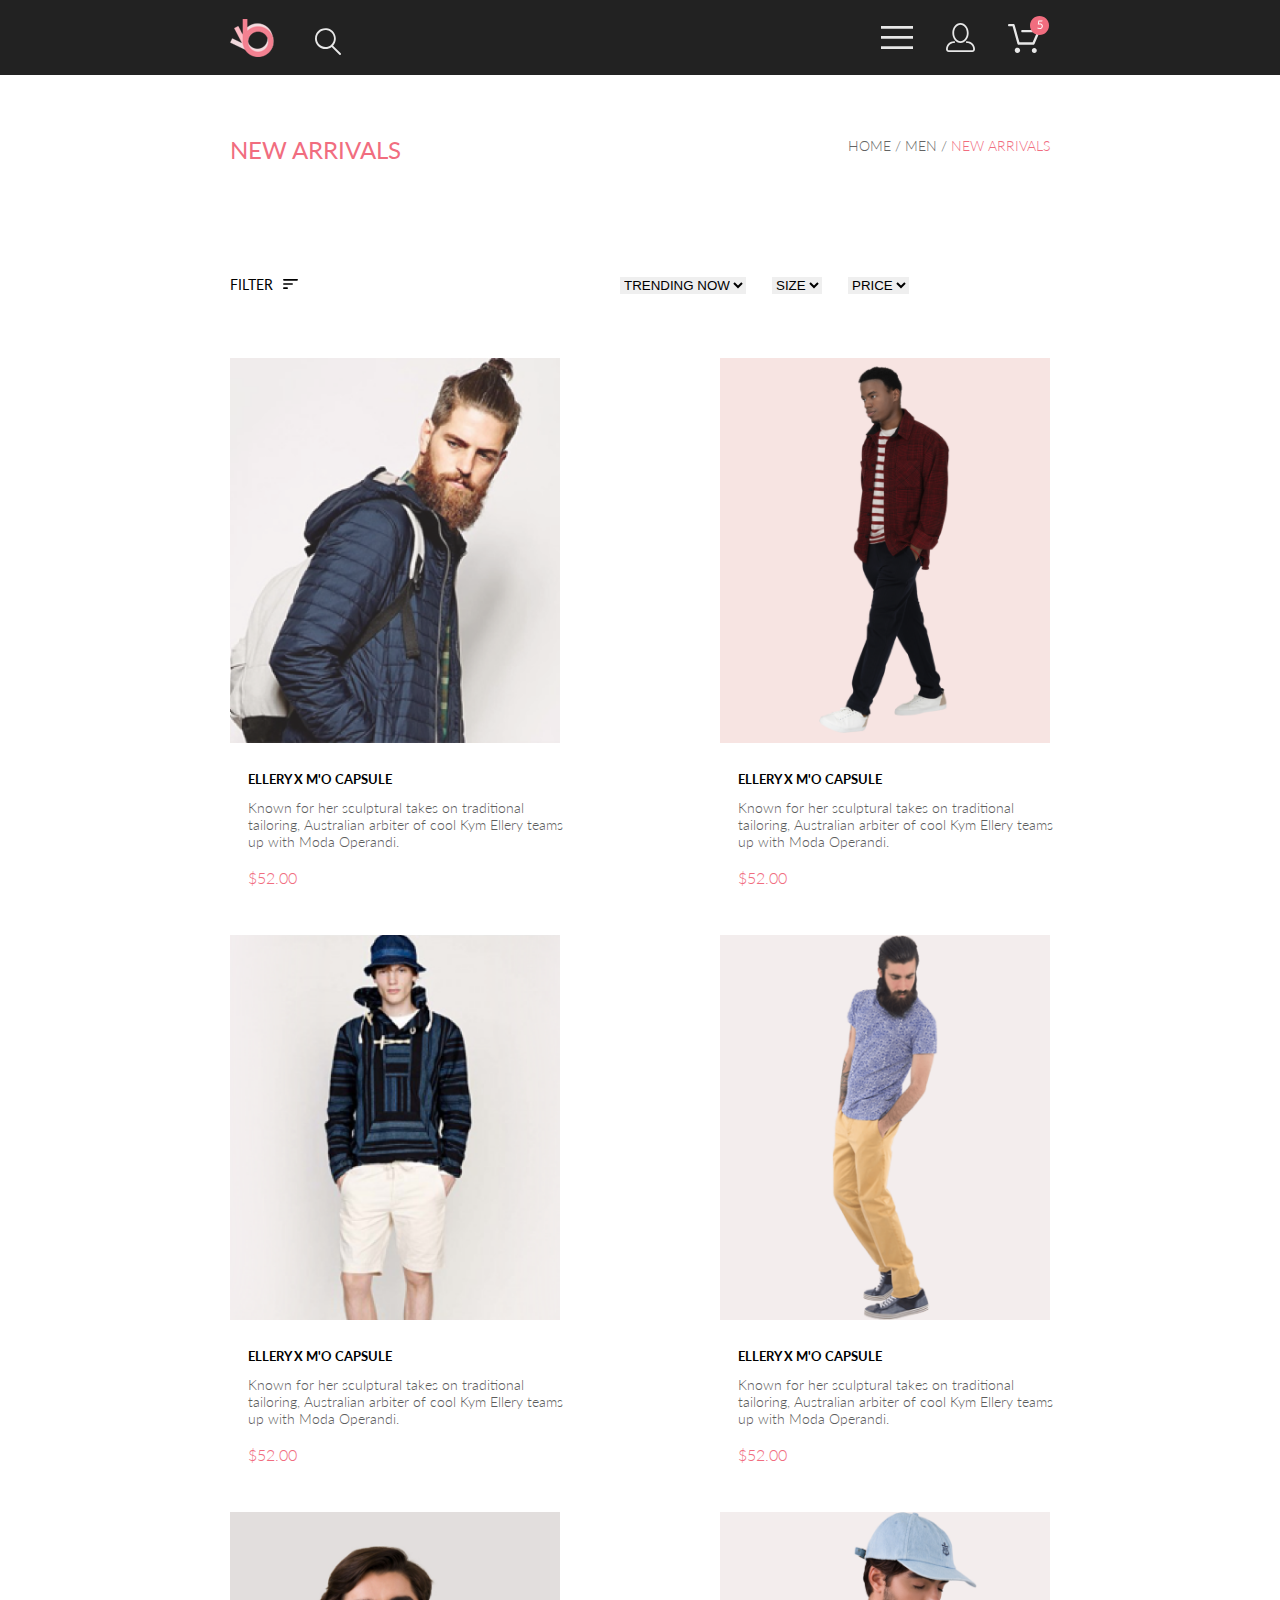
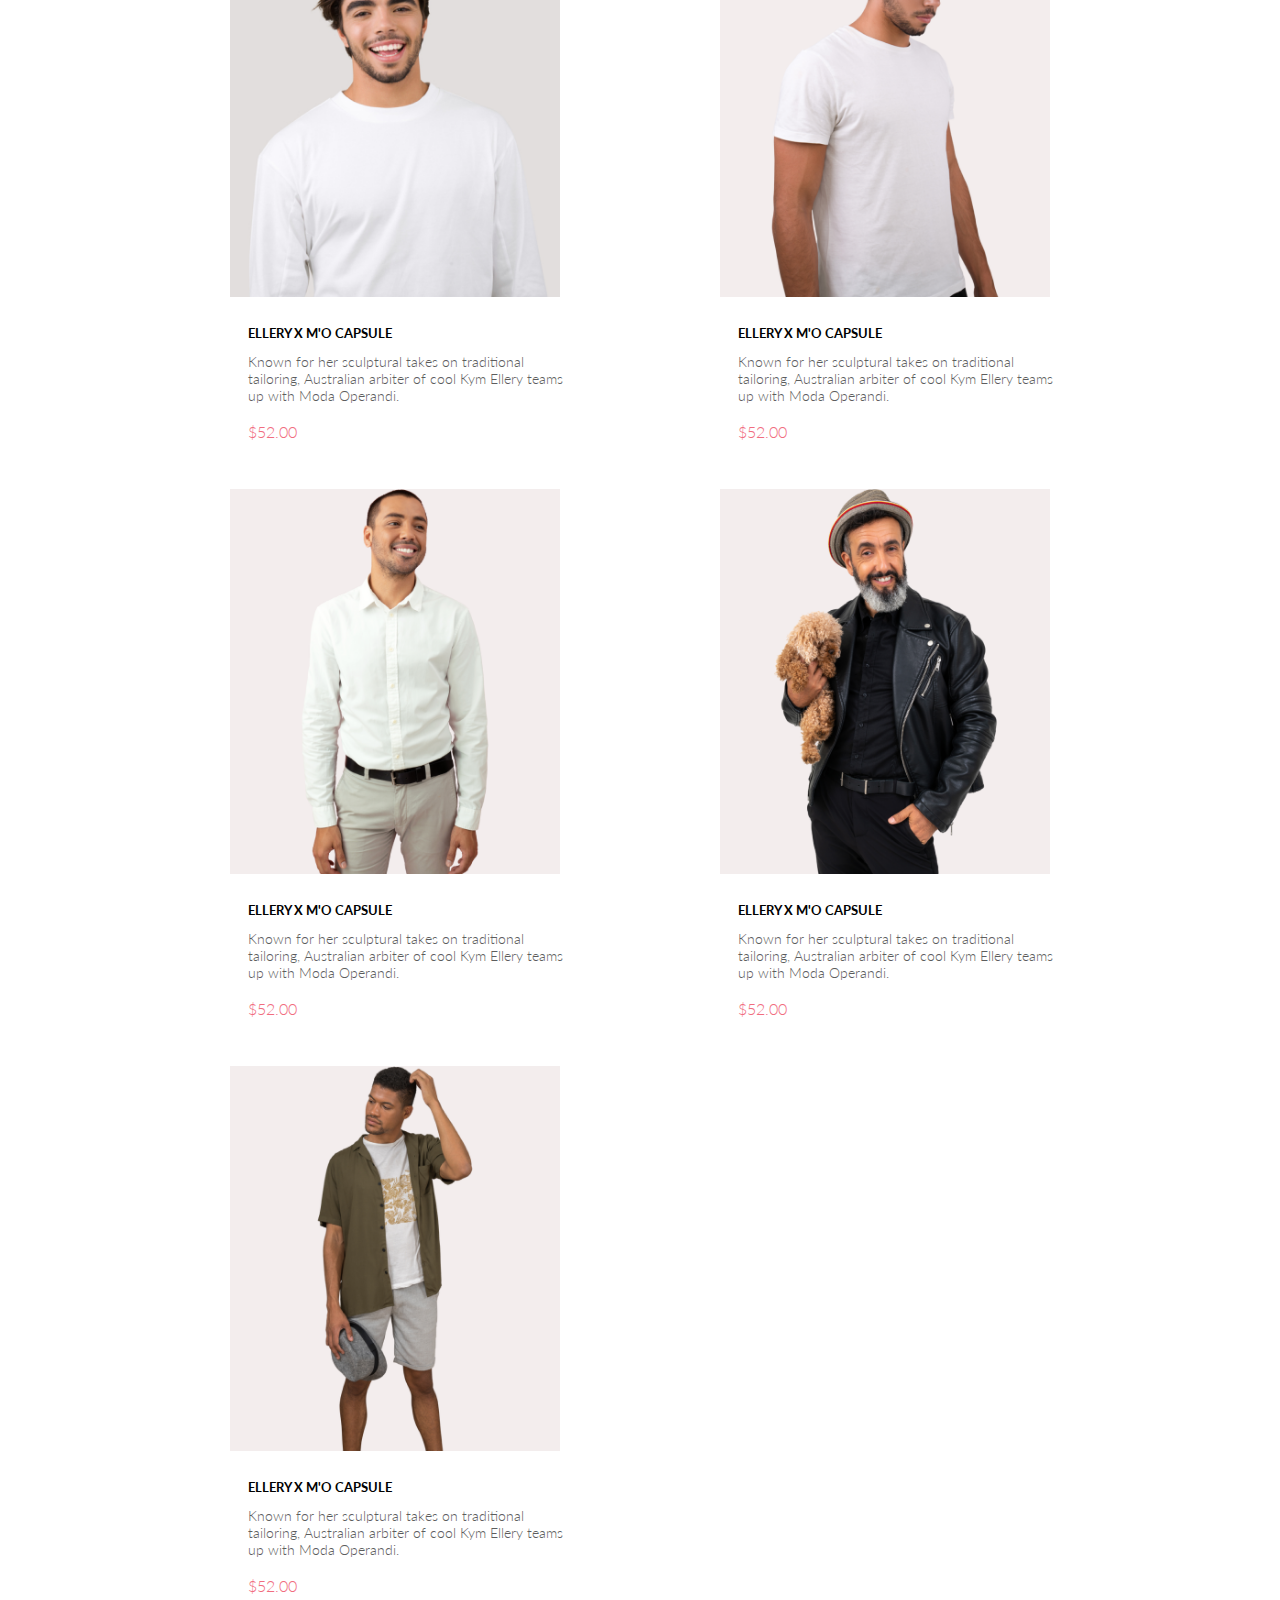
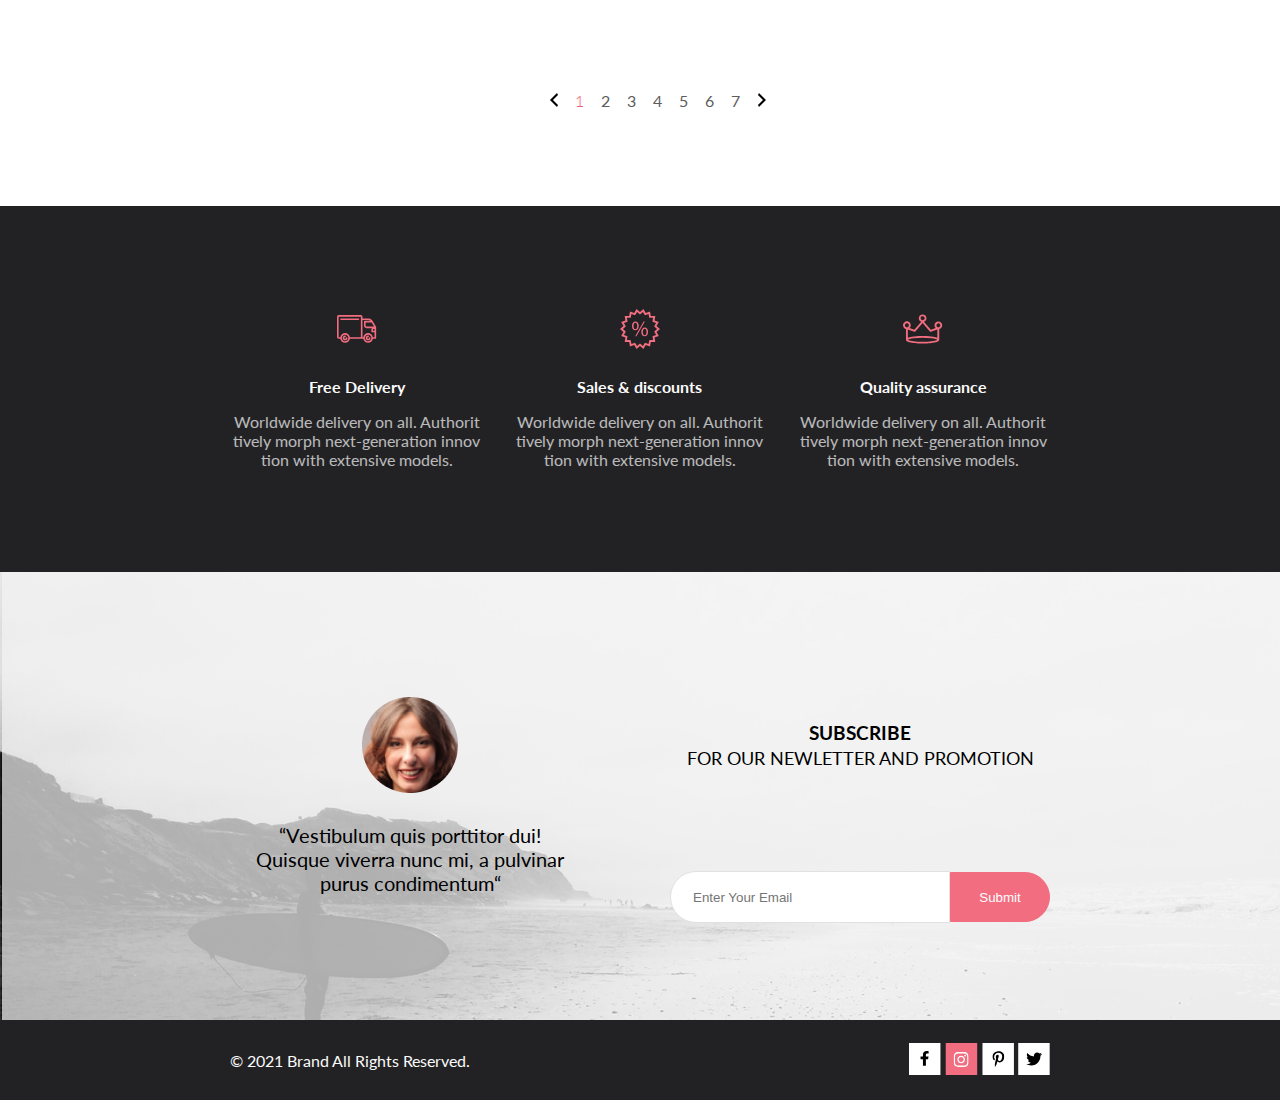
==== Shop/catalog.html @ 87d52c8d "Shop/noadaptiv" ====
<!DOCTYPE html>
<html lang="en">
<head>
	<meta charset="UTF-8">
	<meta http-equiv="X-UA-Compatible" content="IE=edge">
	<meta name="viewport" content="width=device-width, initial-scale=1.0">
	<title>Document</title>
	<link rel="stylesheet" href="css/style.css">
	<link href="https://fonts.googleapis.com/css2?family=Lato&display=swap" rel="stylesheet">
</head>
<body>

	<header>
		<div class="menu container">
			<div class="menu-left">
				<a class="logo" href="home.html"><img src="img/logo.svg" alt=""></a>
				<a class="search" href="catalog.html"><img src="img/find.svg" alt=""></a>
			</div>
			<div class="menu-right">
				<a class="burger-menu" href="product.html"><img src="img/burger.svg" alt=""></a>
				<a class="contacts-menu" href="registration.html"><img src="img/contacts.svg" alt=""></a>
				<a class="shop-menu" href="cart.html"><img src="img/shop_menu.svg" alt=""></a>
			</div>
		</div>
	</header>

	<main>
	<section class="arrivals">
		<div class="container arrivals__wrap">
			<div class="arrivals__item">
				<p>NEW ARRIVALS</p>
			</div>
			<div class="arrivals__item">
				<a href="">HOME /</a>
				<a href="">MEN /</a>
				<a href="">NEW ARRIVALS</a>
			</div>
		</div>
	</section>

	<section class="catalog">
		<div class="container catalog__wrap">
			<div class="catalog__filter">
				<p>FILTER</p>
				<div class="select">
						<select name="trending">
						<option value="1">TRENDING NOW</option>
						<option value="2">T-Shirts</option>
						<option value="3">Jeans</option>
						<option value="4">Sneakers</option>
					</select>
					<select name="size">
						<option value="1">SIZE</option>
						<option value="2">44</option>
						<option value="3">46</option>
						<option value="4">48</option>
					</select>
					<select name="price">
						<option value="1">PRICE</option>
						<option value="2">50$</option>
						<option value="3">20$</option>
						<option value="4">10$</option>
					</select>
				</div>
			</div>
			<div class="catalog__items">
				<div class="catalog__item">
					<img src="img/catalog1.png" alt="">
				<h5>ELLERY X M'O CAPSULE</h5>
				<p>Known for her sculptural takes on traditional tailoring, Australian arbiter of cool Kym Ellery teams up with Moda Operandi.</p>
				<p><span>$52.00</span></p>
				</div>
				<div class="catalog__item">
					<img src="img/catalog2.png" alt="">
				<h5>ELLERY X M'O CAPSULE</h5>
				<p>Known for her sculptural takes on traditional tailoring, Australian arbiter of cool Kym Ellery teams up with Moda Operandi.</p>
				<p><span>$52.00</span></p>
				</div>
				<div class="catalog__item">
					<img src="img/catalog3.png" alt="">
				<h5>ELLERY X M'O CAPSULE</h5>
				<p>Known for her sculptural takes on traditional tailoring, Australian arbiter of cool Kym Ellery teams up with Moda Operandi.</p>
				<p><span>$52.00</span></p>
				</div>
				<div class="catalog__item">
					<img src="img/catalog4.png" alt="">
				<h5>ELLERY X M'O CAPSULE</h5>
				<p>Known for her sculptural takes on traditional tailoring, Australian arbiter of cool Kym Ellery teams up with Moda Operandi.</p>
				<p><span>$52.00</span></p>
				</div>
				<div class="catalog__item">
					<img src="img/catalog5.png" alt="">
				<h5>ELLERY X M'O CAPSULE</h5>
				<p>Known for her sculptural takes on traditional tailoring, Australian arbiter of cool Kym Ellery teams up with Moda Operandi.</p>
				<p><span>$52.00</span></p>
				</div>
				<div class="catalog__item">
					<img src="img/catalog6.png" alt="">
				<h5>ELLERY X M'O CAPSULE</h5>
				<p>Known for her sculptural takes on traditional tailoring, Australian arbiter of cool Kym Ellery teams up with Moda Operandi.</p>
				<p><span>$52.00</span></p>
				</div>
				<div class="catalog__item">
					<img src="img/catalog7.png" alt="">
				<h5>ELLERY X M'O CAPSULE</h5>
				<p>Known for her sculptural takes on traditional tailoring, Australian arbiter of cool Kym Ellery teams up with Moda Operandi.</p>
				<p><span>$52.00</span></p>
				</div>
				<div class="catalog__item">
					<img src="img/catalog8.png" alt="">
				<h5>ELLERY X M'O CAPSULE</h5>
				<p>Known for her sculptural takes on traditional tailoring, Australian arbiter of cool Kym Ellery teams up with Moda Operandi.</p>
				<p><span>$52.00</span></p>
				</div>
				<div class="catalog__item">
					<img src="img/catalog9.png" alt="">
				<h5>ELLERY X M'O CAPSULE</h5>
				<p>Known for her sculptural takes on traditional tailoring, Australian arbiter of cool Kym Ellery teams up with Moda Operandi.</p>
				<p><span>$52.00</span></p>
				</div>
			</div>
			<div class="catalog__pages">
				<a href="#"><img src="img/left-arrow.svg" alt=""></a>
				<a href="#" class="active__page">1</a>
				<a href="#">2</a>
				<a href="#">3</a>
				<a href="#">4</a>
				<a href="#">5</a>
				<a href="#">6</a>
				<a href="#">7</a>
				<a href="#"><img src="img/right-arrow.svg" alt=""></a>
			</div>
		</div>
	</section>

	<section class="services">
		<div class="services__wrap container">
			<div class="services__item">
				<img src="img/service1.svg" alt="">
				<h4>Free Delivery</h4>
				<p>Worldwide delivery on all. Authorit tively morph next-generation innov tion with extensive models.</p>
			</div>
			<div class="services__item">
				<img src="img/service2.svg" alt="">
				<h4>Sales & discounts</h4>
				<p>Worldwide delivery on all. Authorit tively morph next-generation innov tion with extensive models.</p>
			</div>
			<div class="services__item">
				<img src="img/service3.svg" alt="">
				<h4>Quality assurance</h4>
				<p>Worldwide delivery on all. Authorit tively morph next-generation innov tion with extensive models.</p>
			</div>
		</div>
	</section>

	<section class="autro">
		<div class="autro__wrap container">
			<div class="autro__item">
				<img src="img/autro-img.png" alt="">
				<p>“Vestibulum quis porttitor dui! Quisque viverra nunc mi, a pulvinar purus condimentum“</p>
			</div>
			<div class="autro__subscribe">
				<h3>SUBSCRIBE</h3>
				<p>FOR OUR NEWLETTER AND PROMOTION</p>
				<form class="form" action="submit">
					<input class="email" type="email" placeholder="Enter Your Email" name="email">
					<input type="submit" class="button">
				</form>
			</div>
		</div>
	</section>
	</main>

	<footer>
		<div class="footer__wrap container">
			<div class="copyright">
				<p>© 2021  Brand  All Rights Reserved.</p>
			</div>
			<div class="social">
				<a href="https://facebook.com"><img src="img/facebook.svg" alt=""></a>
				<a href="https://instagram.com"><img src="img/insta.svg" alt=""></a>
				<a href="https://pinterest.com"><img src="img/pinterest.svg" alt=""></a>
				<a href="https://twitter.com"><img src="img/twitter.svg" alt=""></a>
			</div>
		</div>
	</footer>
</body>
</html>
---- Shop/css/style.css ----
* {
  padding: 0;
  margin: 0;
}

body {
  font-family: Lato;
}

header {
  background-color: #222;
}

.container {
  max-width: 1140px;
  margin: 0 230px;
}

.menu {
  display: -webkit-box;
  display: -ms-flexbox;
  display: flex;
  -webkit-box-align: center;
      -ms-flex-align: center;
          align-items: center;
  height: 75px;
  -webkit-box-pack: justify;
      -ms-flex-pack: justify;
          justify-content: space-between;
}

.menu-left {
  display: -webkit-inline-box;
  display: -ms-inline-flexbox;
  display: inline-flex;
  -webkit-box-align: center;
      -ms-flex-align: center;
          align-items: center;
}

.logo {
  height: 38px;
}

.search {
  margin-left: 40px;
  height: 20px;
}

.menu-right {
  display: -webkit-inline-box;
  display: -ms-inline-flexbox;
  display: inline-flex;
  -webkit-box-align: center;
      -ms-flex-align: center;
          align-items: center;
}

.burger-menu {
  height: 23px;
}

.contacts-menu {
  height: 29px;
  margin-left: 33px;
}

.shop-menu {
  -ms-flex-item-align: center;
      -ms-grid-row-align: center;
      align-self: center;
  height: 44px;
  margin-left: 33px;
}

.registration {
  margin-top: 59px;
  margin-bottom: 95px;
}

.registration__title {
  font-weight: normal;
  font-size: 24px;
  line-height: 29px;
  color: #F16D7F;
  margin-bottom: 124px;
}

.registration__title:hover {
  -webkit-transform: scale(1.2, 1.2);
          transform: scale(1.2, 1.2);
  -webkit-transition: all 1s;
  transition: all 1s;
}

.registration__wrap {
  display: -webkit-box;
  display: -ms-flexbox;
  display: flex;
}

.registration__form form {
  display: -webkit-box;
  display: -ms-flexbox;
  display: flex;
  -webkit-box-orient: vertical;
  -webkit-box-direction: normal;
      -ms-flex-direction: column;
          flex-direction: column;
  width: 360px;
}

.registration__form form h5 {
  margin-bottom: 20px;
  font-weight: 300;
  font-size: 16px;
  line-height: 19px;
  color: #222222;
}

.registration__form form input {
  height: 45px;
  margin-bottom: 20px;
  padding-left: 16px;
  font-weight: 300;
  font-size: 13px;
  line-height: 16px;
  color: #B1B1B1;
}

.registration__form form input:hover {
  -webkit-transform: rotate(360deg);
          transform: rotate(360deg);
  -webkit-transition: all 2.5s;
  transition: all 2.5s;
}

.registration__form form p {
  font-weight: 300;
  font-size: 13px;
  line-height: 16px;
  color: #B1B1B1;
  margin-bottom: 40px;
}

.registration__form form button {
  cursor: pointer;
  border: none;
  display: -webkit-box;
  display: -ms-flexbox;
  display: flex;
  padding-top: 18px;
  padding-left: 29px;
  width: 167px;
  height: 50px;
  font-weight: normal;
  font-size: 14px;
  line-height: 17px;
  color: #FFFFFF;
  background: #F16D7F;
  background-image: url(../img/arrow.svg);
  background-repeat: no-repeat;
  background-position: 120px 20px;
  -webkit-transition: all 1s;
  transition: all 1s;
}

.registration__form form button:hover {
  -webkit-transform: scale(1.1, 1.1);
          transform: scale(1.1, 1.1);
  -webkit-transition: all 1s;
  transition: all 1s;
}

.registration__form .gender {
  height: 17px;
  display: -webkit-box;
  display: -ms-flexbox;
  display: flex;
  -webkit-box-orient: horizontal;
  -webkit-box-direction: normal;
      -ms-flex-direction: row;
          flex-direction: row;
  margin: 23px 0 33px 0;
}

.registration__form .gender input {
  height: 17px;
  font-weight: 300;
}

.registration__form .gender span {
  margin-left: 5px;
  margin-right: 15px;
  font-size: 15px;
  line-height: 15px;
  color: #000000;
}

.registration__info {
  margin-left: 128px;
  width: 652px;
}

.registration__info h3 {
  font-weight: 300;
  font-size: 24px;
  line-height: 29px;
  color: #000000;
  margin-bottom: 22px;
}

.registration__info p {
  font-weight: 300;
  font-size: 24px;
  line-height: 29px;
  color: #000000;
  margin-bottom: 21px;
}

.registration__info ul {
  -webkit-transition: all 1s;
  transition: all 1s;
}

.registration__info ul:hover {
  -webkit-transform: scale(1.2, 1.2);
          transform: scale(1.2, 1.2);
  -webkit-transition: all 1s;
  transition: all 1s;
}

.registration__info ul li {
  font-weight: 300;
  font-size: 24px;
  line-height: 29px;
  color: #000000;
  list-style-type: none;
  background-image: url(../img/checkmark.svg);
  background-repeat: no-repeat;
  background-position: left;
  padding-left: 23px;
  margin-bottom: 16px;
}

.autro {
  background: url("../img/autro-bg.png");
  height: 448px;
}

.autro__wrap {
  display: -webkit-box;
  display: -ms-flexbox;
  display: flex;
  -webkit-box-pack: justify;
      -ms-flex-pack: justify;
          justify-content: space-between;
  -webkit-box-align: center;
      -ms-flex-align: center;
          align-items: center;
}

.autro__item {
  text-align: center;
  display: -webkit-box;
  display: -ms-flexbox;
  display: flex;
  -webkit-box-orient: vertical;
  -webkit-box-direction: normal;
      -ms-flex-direction: column;
          flex-direction: column;
  -webkit-box-align: center;
      -ms-flex-align: center;
          align-items: center;
  -webkit-box-pack: center;
      -ms-flex-pack: center;
          justify-content: center;
  width: 360px;
  margin-top: 97px;
  -webkit-transition: all 1s;
  transition: all 1s;
}

.autro__item:hover {
  -webkit-transform: scale(1.2, 1.2);
          transform: scale(1.2, 1.2);
  -webkit-transition: all 1s;
  transition: all 1s;
}

.autro__item > p {
  margin-top: 30px;
  width: 320px;
  font-size: 20px;
  line-height: 24px;
}

.autro__subscribe {
  margin-top: 150px;
  display: -webkit-box;
  display: -ms-flexbox;
  display: flex;
  -webkit-box-orient: vertical;
  -webkit-box-direction: normal;
      -ms-flex-direction: column;
          flex-direction: column;
  -webkit-box-align: center;
      -ms-flex-align: center;
          align-items: center;
  -webkit-box-pack: center;
      -ms-flex-pack: center;
          justify-content: center;
}

.autro__subscribe > h3 {
  margin-bottom: 3px;
}

.autro__subscribe > p {
  margin-bottom: 32px;
  font-size: 18px;
}

.autro .form {
  display: -webkit-box;
  display: -ms-flexbox;
  display: flex;
}

.autro__form {
  display: -webkit-box;
  display: -ms-flexbox;
  display: flex;
}

.autro__email {
  color: #E1E1E1;
  border: 1px solid #E1E1E1;
  height: 50px;
  width: 256px;
  padding-left: 22px;
  border-radius: 30px 0 0 30px;
}

.autro__button {
  cursor: pointer;
  height: 50px;
  width: 100px;
  border: 1px solid #F16D7F;
  background-color: #F16D7F;
  color: #fff;
  margin-top: 1px;
  border-radius: 0 30px 30px 0;
}

.autro .email {
  color: #E1E1E1;
  border: 1px solid #E1E1E1;
  height: 50px;
  width: 256px;
  padding-left: 22px;
  border-radius: 30px 0 0 30px;
}

.autro .button {
  cursor: pointer;
  height: 50px;
  width: 100px;
  border: 1px solid #F16D7F;
  background-color: #F16D7F;
  color: #fff;
  margin-top: 1px;
  border-radius: 0 30px 30px 0;
}

footer {
  background-color: #222224;
}

.footer__wrap {
  height: 80px;
  display: -webkit-box;
  display: -ms-flexbox;
  display: flex;
  -webkit-box-pack: justify;
      -ms-flex-pack: justify;
          justify-content: space-between;
  -webkit-box-align: center;
      -ms-flex-align: center;
          align-items: center;
}

.copyright {
  font-size: 16px;
  line-height: 19px;
  color: #FBFBFB;
}

.shopping__wrap {
  display: -webkit-box;
  display: -ms-flexbox;
  display: flex;
}

.cart-title {
  height: 148px;
  padding: 60px 0 0 0;
  font-size: 24px;
  line-height: 29px;
  color: #F16D7F;
}

.shopping-card {
  display: -webkit-box;
  display: -ms-flexbox;
  display: flex;
  -webkit-box-orient: vertical;
  -webkit-box-direction: normal;
      -ms-flex-direction: column;
          flex-direction: column;
  margin-bottom: 64px;
}

.shopping-card img {
  float: left;
}

.shopping-card h5 {
  font-weight: normal;
  width: 212px;
  margin-bottom: 42px;
  font-size: 24px;
  line-height: 29px;
  color: #222222;
}

.shopping-card a {
  position: absolute;
  left: 752px;
}

.shopping-card a:active {
  display: none;
}

.shopping-card p {
  margin-bottom: 6px;
  font-size: 22px;
  line-height: 26px;
  color: #575757;
}

.shopping-card span {
  color: #F16D7F;
}

.shopping-card__1 {
  -webkit-box-shadow: 17px 19px 24px rgba(0, 0, 0, 0.13);
          box-shadow: 17px 19px 24px rgba(0, 0, 0, 0.13);
  margin-bottom: 40px;
  display: -webkit-box;
  display: -ms-flexbox;
  display: flex;
  width: 562px;
  height: 306px;
}

.shopping-card__1_text {
  margin: 22px 0 0 31px;
}

.shopping-card__2 {
  display: -webkit-box;
  display: -ms-flexbox;
  display: flex;
  margin-bottom: 72px;
  width: 562px;
  height: 306px;
  -webkit-box-shadow: 17px 19px 24px rgba(0, 0, 0, 0.13);
          box-shadow: 17px 19px 24px rgba(0, 0, 0, 0.13);
}

.shopping-card__2_text {
  margin: 22px 0 0 31px;
}

.shopping-card__buttons {
  display: -webkit-box;
  display: -ms-flexbox;
  display: flex;
  -webkit-box-pack: justify;
      -ms-flex-pack: justify;
          justify-content: space-between;
}

.shopping-card__buttons > button {
  cursor: pointer;
  font-weight: 300;
  font-size: 14px;
  line-height: 17px;
  color: #000000;
  height: 50px;
  border: 1px solid #A4A4A4;
  background-color: #fff;
}

.shopping-card__buttons > button:first-child {
  width: 235px;
}

.shopping-card__buttons > button:last-child {
  width: 224px;
}

.cart__form {
  display: -webkit-box;
  display: -ms-flexbox;
  display: flex;
  -webkit-box-orient: vertical;
  -webkit-box-direction: normal;
      -ms-flex-direction: column;
          flex-direction: column;
  margin-left: 128px;
}

.cart__form p {
  font-weight: 300;
  font-size: 16px;
  line-height: 19px;
  color: #222222;
  margin-bottom: 20px;
}

.cart__form form {
  display: -webkit-box;
  display: -ms-flexbox;
  display: flex;
  -webkit-box-orient: vertical;
  -webkit-box-direction: normal;
      -ms-flex-direction: column;
          flex-direction: column;
  width: 360px;
}

.cart__form form input {
  height: 45px;
  margin-bottom: 20px;
  padding-left: 17px;
}

.cart__form form button {
  cursor: pointer;
  height: 34px;
  width: 100px;
  font-weight: 300;
  font-size: 11px;
  line-height: 13px;
  color: #4A4A4A;
}

.cart__form .checkout {
  background: #F5F3F3;
  width: 360px;
  height: 214px;
  margin-top: 58px;
}

.cart__form .checkout h6 {
  margin-top: 39px;
  margin-left: 218px;
  width: 108px;
  height: 13px;
  font-weight: 500;
  font-size: 11px;
  line-height: 13px;
  color: #4A4A4A;
}

.cart__form .checkout h5 {
  margin-top: 12px;
  margin-left: 153px;
  width: 170px;
  height: 19px;
  font-weight: 500;
  font-size: 16px;
  line-height: 19px;
  color: #222222;
}

.cart__form .checkout h5 span {
  color: #F16D7F;
}

.cart__form .checkout hr {
  background: #E2E2E2;
  width: 240px;
  margin: 21px auto 17px;
}

.cart__form .checkout button {
  cursor: pointer;
  margin: 0 0 42px 44px;
  background: #F16D7F;
  width: 273px;
  height: 50px;
  border: none;
  font-weight: 300;
  font-size: 16px;
  line-height: 19px;
  color: #FFFFFF;
}

.intro {
  display: -webkit-box;
  display: -ms-flexbox;
  display: flex;
  background-color: #F1E4E6;
  height: 764px;
}

.intro-image {
  height: 764px;
}

.intro-line {
  width: 12px;
  height: 92px;
  background-color: #F16D7F;
  -ms-flex-item-align: center;
      -ms-grid-row-align: center;
      align-self: center;
}

.intro-text {
  margin-left: 16px;
  -ms-flex-item-align: center;
      -ms-grid-row-align: center;
      align-self: center;
}

.intro-text > h1 {
  font-size: 48px;
}

.intro-text > p {
  font-size: 37px;
  display: inline-block;
}

.intro-text > span {
  font-size: 37px;
  color: #F16D7F;
}

.category {
  margin-top: 64px;
}

.category__item {
  display: -webkit-box;
  display: -ms-flexbox;
  display: flex;
  width: 100%;
  height: 180px;
  -webkit-box-align: center;
      -ms-flex-align: center;
          align-items: center;
  -webkit-box-pack: center;
      -ms-flex-pack: center;
          justify-content: center;
}

.category__text > h3 {
  color: #fff;
  display: -webkit-box;
  display: -ms-flexbox;
  display: flex;
  -webkit-box-align: center;
      -ms-flex-align: center;
          align-items: center;
  -webkit-box-pack: center;
      -ms-flex-pack: center;
          justify-content: center;
  font-size: 16px;
  line-height: 19px;
  text-align: center;
}

.category__text > h2 {
  color: #F16D7F;
  display: -webkit-box;
  display: -ms-flexbox;
  display: flex;
  -webkit-box-align: center;
      -ms-flex-align: center;
          align-items: center;
  -webkit-box-pack: center;
      -ms-flex-pack: center;
          justify-content: center;
  font-size: 22px;
  line-height: 19px;
  text-align: center;
}

.category__item:not(:last-child) {
  width: 335px;
  height: 260px;
  margin-bottom: 30px;
}

.category__wrap {
  -ms-flex-wrap: wrap;
      flex-wrap: wrap;
  display: -webkit-box;
  display: -ms-flexbox;
  display: flex;
  -webkit-box-pack: justify;
      -ms-flex-pack: justify;
          justify-content: space-between;
}

.category__item:nth-child(1) {
  background-image: url("../img/category-female.png");
}

.category__item:nth-child(2) {
  background-image: url("../img/category-male.png");
}

.category__item:nth-child(3) {
  background-image: url("../img/category-kids.png");
}

.category__item:nth-child(4) {
  background-image: url("../img/category-accs.png");
}

.product {
  margin-top: 154px;
}

.product__title {
  display: -webkit-box;
  display: -ms-flexbox;
  display: flex;
  -webkit-box-orient: vertical;
  -webkit-box-direction: normal;
      -ms-flex-direction: column;
          flex-direction: column;
  -webkit-box-pack: center;
      -ms-flex-pack: center;
          justify-content: center;
  -webkit-box-align: center;
      -ms-flex-align: center;
          align-items: center;
  margin-bottom: 48px;
}

.product__title > h2 {
  font-size: 30px;
  line-height: 36px;
  color: #222;
}

.product__title > p {
  font-size: 14px;
  line-height: 17px;
  color: #9F9F9F;
}

.product__cards {
  display: -webkit-box;
  display: -ms-flexbox;
  display: flex;
  -ms-flex-wrap: wrap;
      flex-wrap: wrap;
}

.product__card {
  width: 333px;
  height: 581px;
  margin-left: 30px;
}

.product__card > img {
  width: 333px;
  margin-bottom: 25px;
}

.product__card > h5 {
  margin-left: 18px;
}

.product__card > p {
  margin-left: 18px;
  width: 315px;
  margin-top: 12px;
  font-weight: 300;
  font-size: 14px;
  line-height: 17px;
  color: #5D5D5D;
}

.product__card > p > span {
  margin-top: 18px;
  font-size: 16px;
  line-height: 19px;
  color: #F16D7F;
}

.product__card:first-child {
  margin: 0;
}

.product__card:nth-child(4) {
  margin-left: 0;
}

.browse {
  margin: 0 auto;
  display: -webkit-box;
  display: -ms-flexbox;
  display: flex;
  margin-top: 50px;
  margin-bottom: 95px;
  border: 1px solid #F26376;
  width: 211px;
  height: 47px;
}

.browse-button {
  -ms-flex-item-align: center;
      -ms-grid-row-align: center;
      align-self: center;
  font-size: 16px;
  line-height: 19px;
  color: #F26376;
  text-decoration: none;
  margin: 0 auto;
}

.services {
  background-color: #222224;
}

.services__wrap {
  display: -webkit-box;
  display: -ms-flexbox;
  display: flex;
  -webkit-box-pack: justify;
      -ms-flex-pack: justify;
          justify-content: space-between;
}

.services__item {
  text-align: center;
  display: -webkit-box;
  display: -ms-flexbox;
  display: flex;
  -webkit-box-orient: vertical;
  -webkit-box-direction: normal;
      -ms-flex-direction: column;
          flex-direction: column;
  -webkit-box-align: center;
      -ms-flex-align: center;
          align-items: center;
  -webkit-box-pack: center;
      -ms-flex-pack: center;
          justify-content: center;
  margin-top: 103px;
  margin-bottom: 103px;
  width: 360px;
}

.services__item:not(:first-child) {
  margin-left: 30px;
}

.services__item > img {
  margin-bottom: 28px;
  width: 40px;
  height: 40px;
}

.services__item > h4 {
  color: #FBFBFB;
  margin-bottom: 16px;
}

.services__item > p {
  color: #FBFBFB;
  opacity: 0.7;
}

.arrivals__wrap {
  display: -webkit-box;
  display: -ms-flexbox;
  display: flex;
  -webkit-box-pack: justify;
      -ms-flex-pack: justify;
          justify-content: space-between;
}

.arrivals__item {
  margin-top: 60px;
  margin-bottom: 60px;
}

.arrivals__item > p {
  font-size: 24px;
  line-height: 29px;
  color: #F16D7F;
}

.arrivals__item > a:not(:last-child) {
  font-weight: 300;
  font-size: 14px;
  line-height: 17px;
  color: #636363;
  text-decoration: none;
}

.arrivals__item > a:last-child {
  font-weight: 300;
  font-size: 14px;
  line-height: 17px;
  color: #F16D7F;
  text-decoration: none;
}

.catalog {
  margin-top: 50px;
}

.catalog__filter {
  display: -webkit-box;
  display: -ms-flexbox;
  display: flex;
  -webkit-box-align: center;
      -ms-flex-align: center;
          align-items: center;
}

.catalog__filter > p {
  background-image: url(../img/filter.svg);
  background-repeat: no-repeat;
  background-position: right;
  padding-right: 25px;
  font-size: 14px;
  line-height: 17px;
}

.select {
  margin-left: 300px;
}

.select > option {
  font-size: 14px;
  line-height: 17px;
  color: #6F6E6E;
}

.catalog__items {
  margin-top: 64px;
  display: -webkit-box;
  display: -ms-flexbox;
  display: flex;
  -ms-flex-wrap: wrap;
      flex-wrap: wrap;
  -webkit-box-pack: justify;
      -ms-flex-pack: justify;
          justify-content: space-between;
}

.catalog__item {
  width: 330px;
  margin-bottom: 30px;
}

.catalog__item > img {
  width: 330px;
  margin-bottom: 25px;
}

.catalog__item > h5 {
  margin-left: 18px;
  margin-bottom: 12px;
}

.catalog__item > p {
  margin-left: 18px;
  margin-bottom: 18px;
  width: 315px;
  font-weight: 300;
  font-size: 14px;
  line-height: 17px;
  color: #5D5D5D;
}

.catalog__item > p > span {
  font-size: 16px;
  line-height: 19px;
  color: #F16D7F;
}

.catalog__pages {
  margin-top: 48px;
  margin-bottom: 96px;
  display: -webkit-box;
  display: -ms-flexbox;
  display: flex;
  -webkit-box-pack: center;
      -ms-flex-pack: center;
          justify-content: center;
  -webkit-box-align: center;
      -ms-flex-align: center;
          align-items: center;
}

.catalog__pages:last-child {
  margin-left: 17px;
}

.catalog__pages > a {
  text-decoration: none;
  -webkit-box-align: center;
      -ms-flex-align: center;
          align-items: center;
  margin-left: 17px;
}

.catalog__pages > a:not(.active__page) {
  color: #5D5D5D;
}

.active__page {
  font-weight: 300;
  font-size: 16px;
  line-height: 19px;
  color: #EF5B70;
}

.services {
  background-color: #222224;
}

.services__wrap {
  display: -webkit-box;
  display: -ms-flexbox;
  display: flex;
  -webkit-box-pack: justify;
      -ms-flex-pack: justify;
          justify-content: space-between;
}

.services__item {
  text-align: center;
  display: -webkit-box;
  display: -ms-flexbox;
  display: flex;
  -webkit-box-orient: vertical;
  -webkit-box-direction: normal;
      -ms-flex-direction: column;
          flex-direction: column;
  -webkit-box-align: center;
      -ms-flex-align: center;
          align-items: center;
  -webkit-box-pack: center;
      -ms-flex-pack: center;
          justify-content: center;
  margin-top: 103px;
  margin-bottom: 103px;
  width: 360px;
}

.services__item:not(:first-child) {
  margin-left: 30px;
}

.services__item > img {
  margin-bottom: 28px;
  width: 40px;
  height: 40px;
}

.services__item > h4 {
  color: #FBFBFB;
  margin-bottom: 16px;
}

.services__item > p {
  color: #FBFBFB;
  opacity: 0.7;
}

.arrivals__wrap {
  display: -webkit-box;
  display: -ms-flexbox;
  display: flex;
  -webkit-box-pack: justify;
      -ms-flex-pack: justify;
          justify-content: space-between;
}

.arrivals__item {
  margin-top: 60px;
  margin-bottom: 60px;
}

.arrivals__item > p {
  font-size: 24px;
  line-height: 29px;
  color: #F16D7F;
}

.arrivals__item > a:not(:last-child) {
  font-weight: 300;
  font-size: 14px;
  line-height: 17px;
  color: #636363;
  text-decoration: none;
}

.arrivals__item > a:last-child {
  font-weight: 300;
  font-size: 14px;
  line-height: 17px;
  color: #F16D7F;
  text-decoration: none;
}

.carousel-wrapper {
  height: 900px;
  position: relative;
  width: 800px;
  margin: 0 auto;
}

.carousel-item {
  position: absolute;
  top: 0;
  bottom: 0;
  left: 0;
  right: 0;
  padding: 25px 50px;
  opacity: 0;
  -webkit-transition: all 0.5s ease-in-out;
  transition: all 0.5s ease-in-out;
}

.arrow {
  border: solid black;
  border-width: 0 3px 3px 0;
  display: inline-block;
  padding: 12px;
}

.arrow-prev {
  left: -30px;
  position: absolute;
  top: 50%;
  -webkit-transform: translateY(-50%) rotate(135deg);
          transform: translateY(-50%) rotate(135deg);
  margin-left: -300px;
}

.arrow-next {
  right: -30px;
  position: absolute;
  top: 50%;
  -webkit-transform: translateY(-50%) rotate(-45deg);
          transform: translateY(-50%) rotate(-45deg);
  margin-right: -300px;
}

.light {
  color: white;
}

@media (max-width: 480px) {
  .arrow, .light .arrow {
    background-size: 10px;
    background-position: 10px 50%;
  }
}

/*Select every element*/
[id^="item"] {
  display: none;
}

.item-1 {
  z-index: 2;
  opacity: 1;
  background: url("../img/slider.png");
  background-size: cover;
}

.item-2 {
  background: url("../img/slider.png");
  background-size: cover;
}

.item-3 {
  background: url("../img/slider.png");
  background-size: cover;
}

*:target ~ .item-1 {
  opacity: 0;
}

#item-1:target ~ .item-1 {
  opacity: 1;
}

#item-2:target ~ .item-2, #item-3:target ~ .item-3 {
  z-index: 3;
  opacity: 1;
}

.form {
  margin-top: 70px;
}

.form__top {
  display: -webkit-box;
  display: -ms-flexbox;
  display: flex;
  -webkit-box-pack: center;
      -ms-flex-pack: center;
          justify-content: center;
  -webkit-box-orient: vertical;
  -webkit-box-direction: normal;
      -ms-flex-direction: column;
          flex-direction: column;
  -webkit-box-align: center;
      -ms-flex-align: center;
          align-items: center;
  text-align: center;
}

.form__top > h6 {
  font-weight: 300;
  font-size: 14px;
  line-height: 17px;
  color: #F16D7F;
}

.form__line {
  margin-top: 12px;
  margin-bottom: 12px;
  background-color: #EF5B70;
  width: 63px;
  height: 3.03px;
  color: #EF5B70;
  font-size: 3px;
}

.form__top > h5 {
  margin-bottom: 48px;
  font-weight: 300;
  font-size: 18px;
  line-height: 22px;
  color: #4D4D4D;
}

.form__text {
  width: 580px;
  font-weight: 300;
  font-size: 14px;
  line-height: 17px;
  color: #5E5E5E;
}

.cost {
  margin-top: 32px;
  font-weight: 300;
  font-size: 24px;
  line-height: 29px;
  color: #EF5B70;
  margin-bottom: 65px;
}

.form__bottom {
  border-top: 1px solid #EAEAEA;
  width: 473px;
  margin: 0 auto;
  padding-top: 65px;
}

select {
  border: none;
  margin-left: 22px;
}

option {
  margin-left: 22px;
}

.form__button {
  background-image: url(../img/cart.svg);
  background-repeat: no-repeat;
  background-position: 20px 12px;
  line-height: 48px;
  display: -webkit-box;
  display: -ms-flexbox;
  display: flex;
  -webkit-box-pack: center;
      -ms-flex-pack: center;
          justify-content: center;
  margin: 48px auto;
  color: #EF5B70;
  border: 1px solid #EF5B70;
  width: 211px;
  height: 47px;
}

.product__cards {
  margin-top: 146px;
  display: -webkit-box;
  display: -ms-flexbox;
  display: flex;
  -ms-flex-wrap: wrap;
      flex-wrap: wrap;
}

.product__card {
  width: 333px;
  height: 581px;
  margin-left: 30px;
}

.product__card > img {
  width: 333px;
  margin-bottom: 25px;
}

.product__card > h5 {
  margin-left: 18px;
}

.product__card > p {
  margin-left: 18px;
  width: 315px;
  margin-top: 12px;
  font-weight: 300;
  font-size: 14px;
  line-height: 17px;
  color: #5D5D5D;
}

.product__card > p > span {
  margin-top: 18px;
  font-size: 16px;
  line-height: 19px;
  color: #F16D7F;
}

.product__card:first-child {
  margin: 0;
}

@media (max-width: 1024px) {
  .menu {
    max-width: 1024px;
    margin: 0 32px;
    height: 65px;
  }
  .container {
    margin: 0 32px;
  }
  .intro {
    height: 510px;
  }
  .intro-image {
    height: 510px;
  }
  .intro-img {
    height: 510px;
  }
  .product {
    margin-top: 94px;
  }
  .product__cards {
    margin: 56px 0 0 110px;
  }
  .product__card {
    margin-left: 0;
  }
}
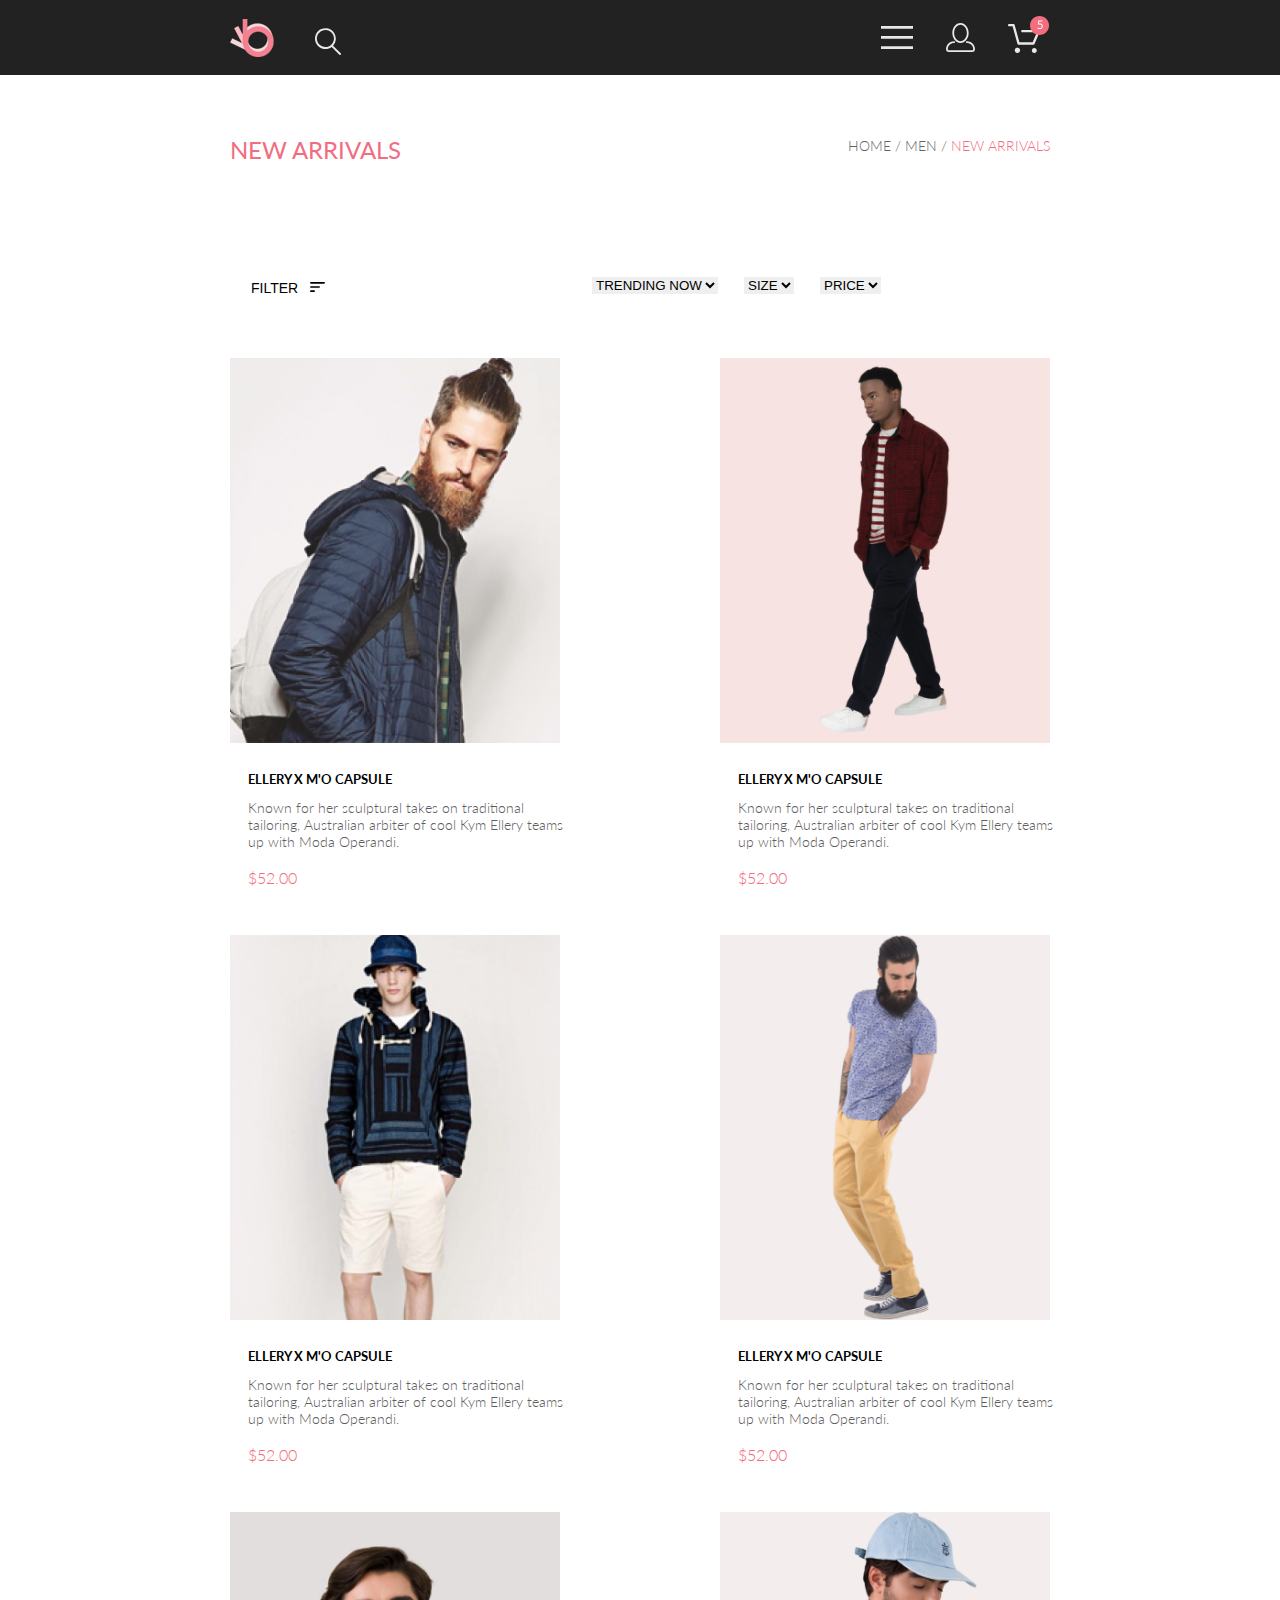
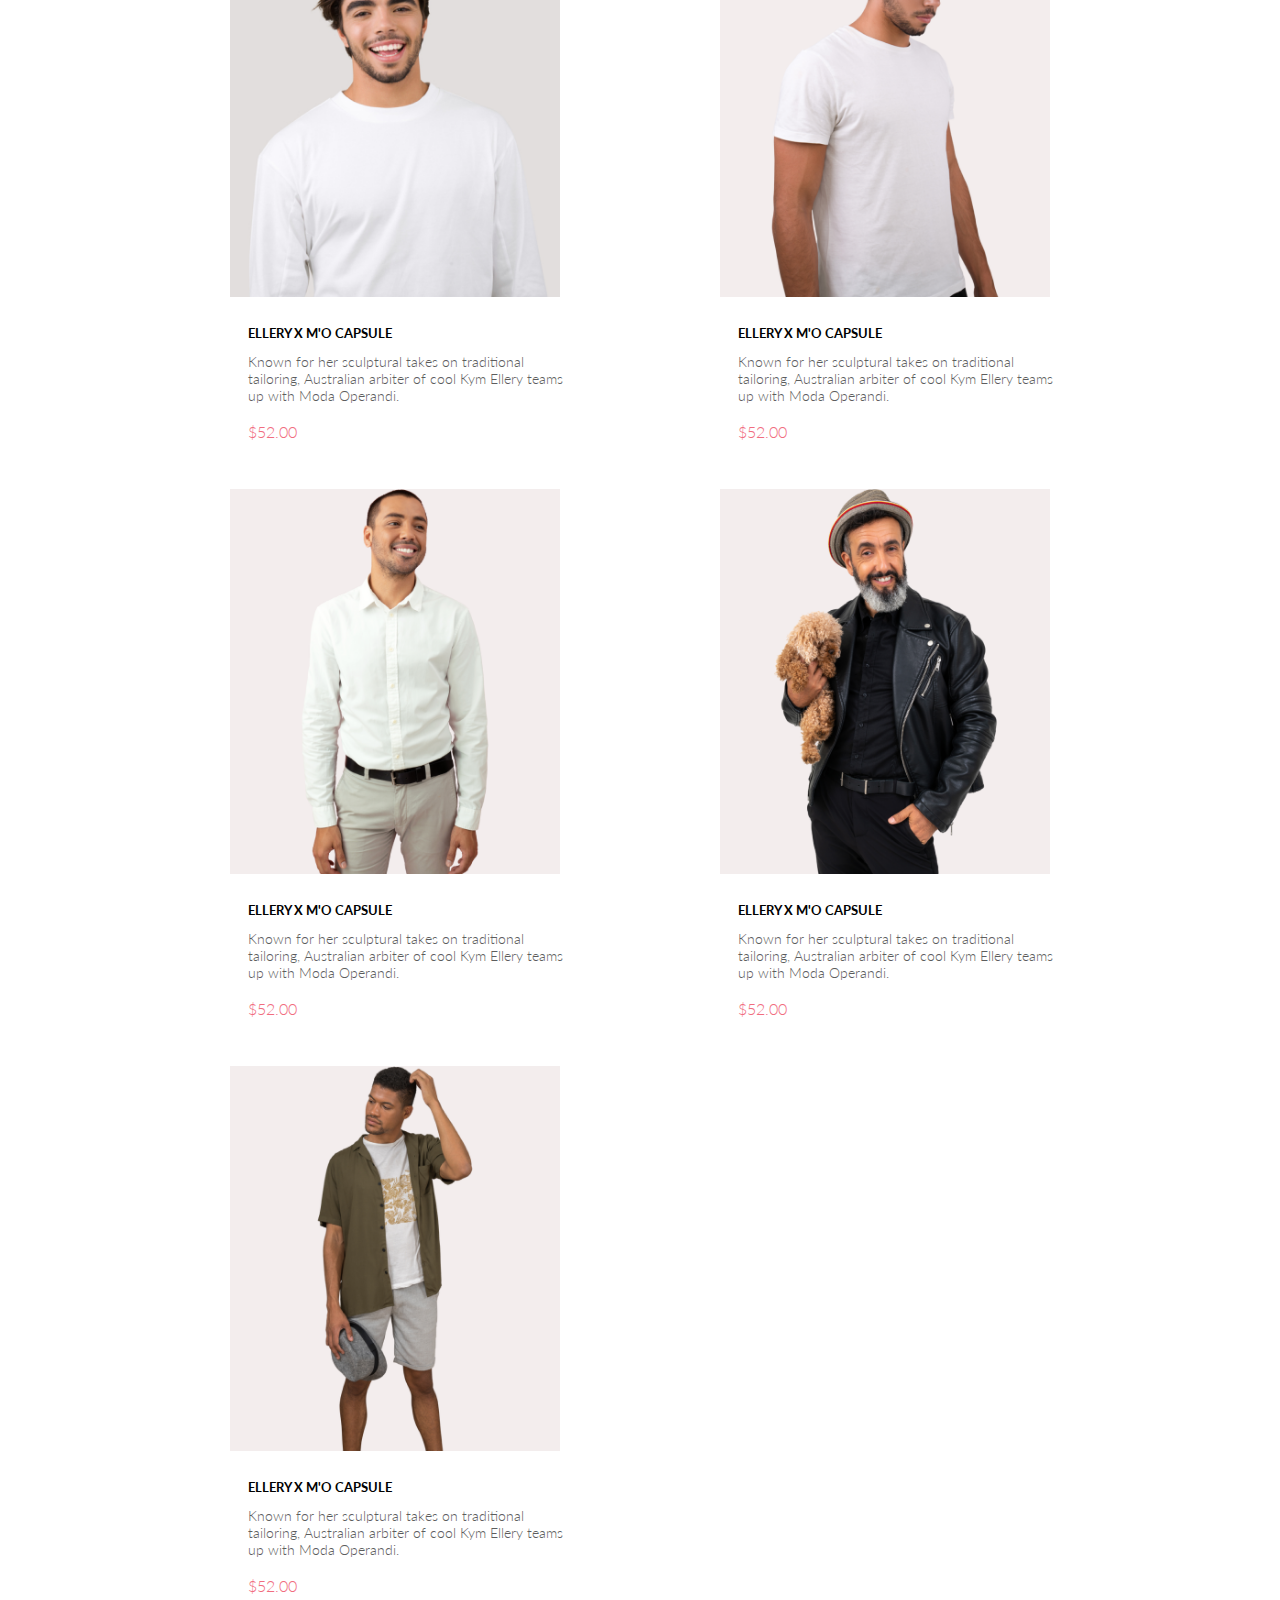
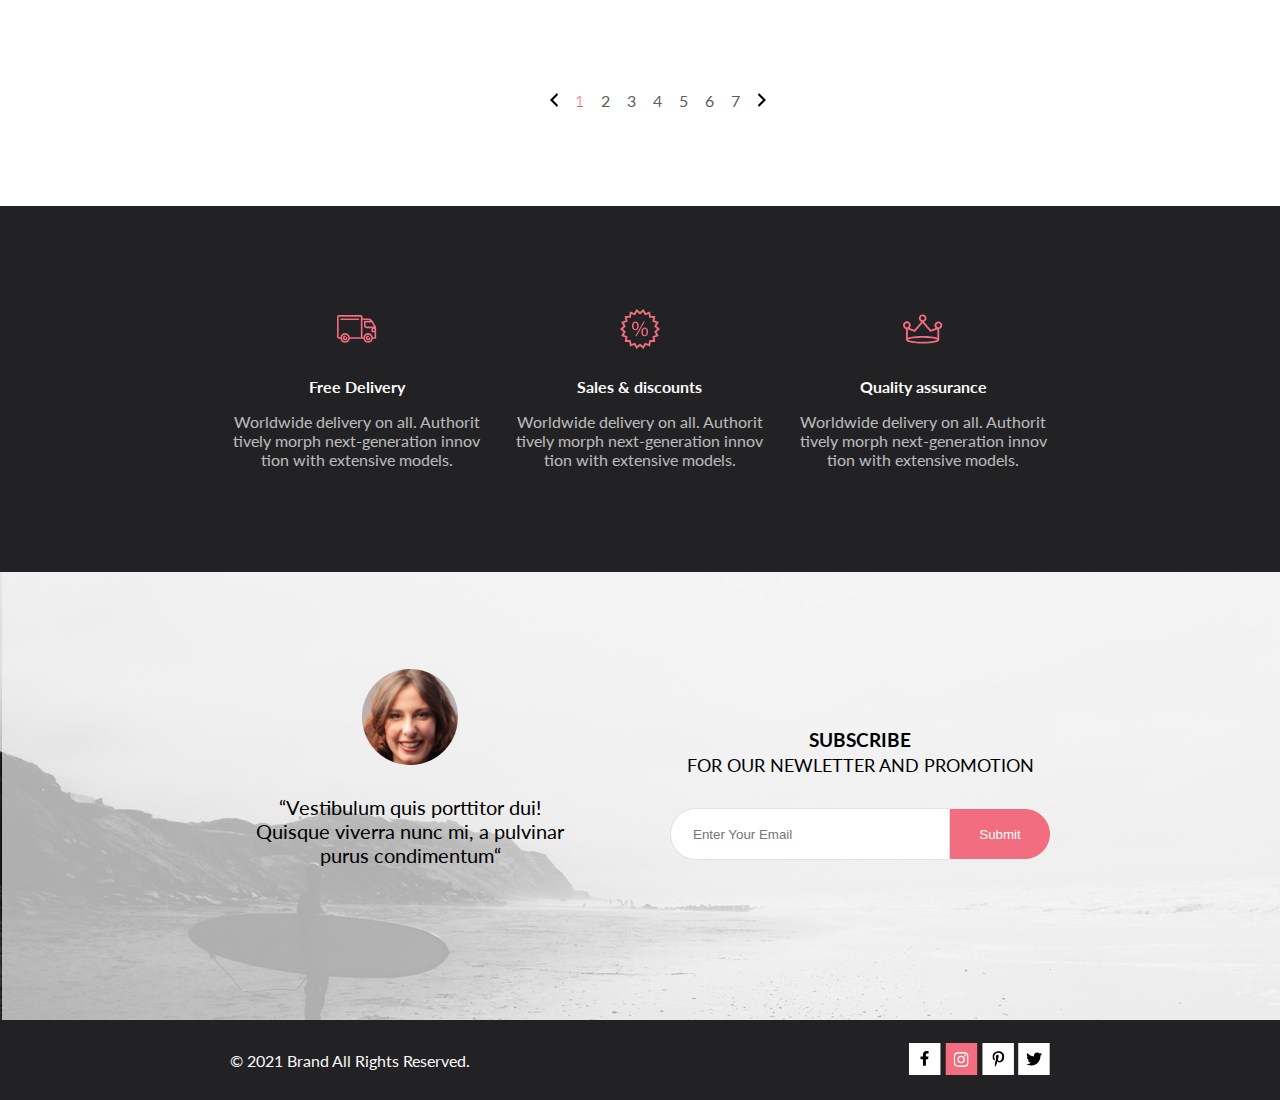
==== commit cd70abf2: "Shop-2/noadaptiv" ====
--- a/Shop/catalog.html
+++ b/Shop/catalog.html
@@ -41,7 +41,59 @@
 	<section class="catalog">
 		<div class="container catalog__wrap">
 			<div class="catalog__filter">
-				<p>FILTER</p>
+				<div class="filter">
+					<button class="filter__button">FILTER</button>
+					<div class="filter__content">
+						<div class="filter__category">
+							<h3>CATEGORY</h3>
+								<ul>
+									<li><a href="#">Accessories</a></li>
+									<li><a href="#">Bags</a></li>
+									<li><a href="#">Denim</a></li>
+									<li><a href="#">Hoodies & Sweatshirts</a></li>
+									<li><a href="#">Jackets & Coats</a></li>
+									<li><a href="#">Polos</a></li>
+									<li><a href="#">Shirts</a></li>
+									<li><a href="#">Shoes</a></li>
+									<li><a href="#">Sweaters & Knits</a></li>
+									<li><a href="#">T-Shirts</a></li>
+									<li><a href="#">Tanks</a></li>
+								</ul>
+							</div>
+							<div class="filter__brand">
+								<h3>BRAND</h3>
+								<ul>
+									<li><a href="#">Accessories</a></li>
+									<li><a href="#">Bags</a></li>
+									<li><a href="#">Denim</a></li>
+									<li><a href="#">Hoodies & Sweatshirts</a></li>
+									<li><a href="#">Jackets & Coats</a></li>
+									<li><a href="#">Polos</a></li>
+									<li><a href="#">Shirts</a></li>
+									<li><a href="#">Shoes</a></li>
+									<li><a href="#">Sweaters & Knits</a></li>
+									<li><a href="#">T-Shirts</a></li>
+									<li><a href="#">Tanks</a></li>
+								</ul>
+							</div>
+							<div class="filter__designer">
+								<h3>DESIGNER</h3>
+								<ul>
+									<li><a href="#">Accessories</a></li>
+									<li><a href="#">Bags</a></li>
+									<li><a href="#">Denim</a></li>
+									<li><a href="#">Hoodies & Sweatshirts</a></li>
+									<li><a href="#">Jackets & Coats</a></li>
+									<li><a href="#">Polos</a></li>
+									<li><a href="#">Shirts</a></li>
+									<li><a href="#">Shoes</a></li>
+									<li><a href="#">Sweaters & Knits</a></li>
+									<li><a href="#">T-Shirts</a></li>
+									<li><a href="#">Tanks</a></li>
+								</ul>
+							</div>
+					</div>
+				</div>
 				<div class="select">
 						<select name="trending">
 						<option value="1">TRENDING NOW</option>
--- a/Shop/css/style.css
+++ b/Shop/css/style.css
@@ -3,8 +3,23 @@
   margin: 0;
 }
 
+html, body {
+  min-height: 100vh;
+  margin: 0;
+}
+
 body {
   font-family: Lato;
+  display: -webkit-box;
+  display: -ms-flexbox;
+  display: flex;
+  -webkit-box-orient: vertical;
+  -webkit-box-direction: normal;
+      -ms-flex-direction: column;
+          flex-direction: column;
+  -webkit-box-pack: justify;
+      -ms-flex-pack: justify;
+          justify-content: space-between;
 }
 
 header {
@@ -29,6 +44,83 @@
           justify-content: space-between;
 }
 
+.dropdown {
+  position: absolute;
+  right: 148px;
+  display: inline-block;
+}
+
+.dropdown ul {
+  margin-left: 21px;
+}
+
+.dropdown li {
+  list-style-type: none;
+  margin-bottom: 11px;
+}
+
+.dropdown a {
+  text-decoration: none;
+  color: #6F6E6E;
+}
+
+.dropdown__title {
+  margin-bottom: 24px;
+}
+
+.dropdown h5 {
+  margin-top: 20px;
+  margin-bottom: 12px;
+  color: #F16D7F;
+}
+
+.dropdown__button {
+  cursor: pointer;
+  color: white;
+  width: 60px;
+  height: 75px;
+  font-size: 16px;
+  line-height: 16px;
+  border: none;
+  background-color: #222;
+}
+
+.dropdown .fas {
+  color: #fff;
+  font-size: 30px;
+}
+
+.dropdown__content {
+  padding: 37px 0 0 34px;
+  display: none;
+  position: absolute;
+  background-color: #f1f1f1;
+  min-width: 160px;
+  -webkit-box-shadow: 0px 8px 16px 0px rgba(0, 0, 0, 0.2);
+          box-shadow: 0px 8px 16px 0px rgba(0, 0, 0, 0.2);
+  z-index: 1;
+  background-image: url("../img/close-button.svg");
+  background-repeat: no-repeat;
+  background-position: 170px 20px;
+}
+
+.dropdown .dropdown-content a {
+  color: black;
+  padding: 12px 16px;
+  text-decoration: none;
+  display: block;
+}
+
+.dropdown__content a:hover {
+  background-color: #ddd;
+}
+
+.dropdown:hover .dropdown__content {
+  width: 174px;
+  height: 727px;
+  display: block;
+}
+
 .menu-left {
   display: -webkit-inline-box;
   display: -ms-inline-flexbox;
@@ -86,13 +178,6 @@
   margin-bottom: 124px;
 }
 
-.registration__title:hover {
-  -webkit-transform: scale(1.2, 1.2);
-          transform: scale(1.2, 1.2);
-  -webkit-transition: all 1s;
-  transition: all 1s;
-}
-
 .registration__wrap {
   display: -webkit-box;
   display: -ms-flexbox;
@@ -126,13 +211,6 @@
   font-size: 13px;
   line-height: 16px;
   color: #B1B1B1;
-}
-
-.registration__form form input:hover {
-  -webkit-transform: rotate(360deg);
-          transform: rotate(360deg);
-  -webkit-transition: all 2.5s;
-  transition: all 2.5s;
 }
 
 .registration__form form p {
@@ -165,13 +243,6 @@
   transition: all 1s;
 }
 
-.registration__form form button:hover {
-  -webkit-transform: scale(1.1, 1.1);
-          transform: scale(1.1, 1.1);
-  -webkit-transition: all 1s;
-  transition: all 1s;
-}
-
 .registration__form .gender {
   height: 17px;
   display: -webkit-box;
@@ -375,6 +446,7 @@
 
 footer {
   background-color: #222224;
+  margin-top: auto;
 }
 
 .footer__wrap {
@@ -753,7 +825,6 @@
   -webkit-box-align: center;
       -ms-flex-align: center;
           align-items: center;
-  margin-bottom: 48px;
 }
 
 .product__title > h2 {
@@ -816,30 +887,35 @@
   margin-left: 0;
 }
 
-.browse {
+.browse-button {
+  cursor: pointer;
   margin: 0 auto;
   display: -webkit-box;
   display: -ms-flexbox;
   display: flex;
+  -webkit-box-pack: center;
+      -ms-flex-pack: center;
+          justify-content: center;
+  -webkit-box-align: center;
+      -ms-flex-align: center;
+          align-items: center;
   margin-top: 50px;
-  margin-bottom: 95px;
   border: 1px solid #F26376;
   width: 211px;
   height: 47px;
-}
-
-.browse-button {
-  -ms-flex-item-align: center;
-      -ms-grid-row-align: center;
-      align-self: center;
   font-size: 16px;
-  line-height: 19px;
-  color: #F26376;
+  color: #F16D7F;
   text-decoration: none;
   margin: 0 auto;
 }
 
+.browse-button:hover {
+  color: #fff;
+  background-color: #F16D7F;
+}
+
 .services {
+  margin-top: 95px;
   background-color: #222224;
 }
 
@@ -892,6 +968,12 @@
   opacity: 0.7;
 }
 
+main {
+  -webkit-box-flex: 1;
+      -ms-flex-positive: 1;
+          flex-grow: 1;
+}
+
 .arrivals__wrap {
   display: -webkit-box;
   display: -ms-flexbox;
@@ -951,7 +1033,7 @@
 }
 
 .select {
-  margin-left: 300px;
+  margin-left: 340px;
 }
 
 .select > option {
@@ -1219,8 +1301,8 @@
   opacity: 1;
 }
 
-.form {
-  margin-top: 70px;
+.product-form {
+  margin-top: 100px;
 }
 
 .form__top {
@@ -1299,6 +1381,7 @@
 }
 
 .form__button {
+  cursor: pointer;
   background-image: url(../img/cart.svg);
   background-repeat: no-repeat;
   background-position: 20px 12px;
@@ -1317,7 +1400,7 @@
 }
 
 .product__cards {
-  margin-top: 146px;
+  margin-top: 47px;
   display: -webkit-box;
   display: -ms-flexbox;
   display: flex;
@@ -1329,14 +1412,127 @@
   width: 333px;
   height: 581px;
   margin-left: 30px;
-}
-
-.product__card > img {
+  margin-bottom: 50px;
+}
+
+.product__img {
+  display: -webkit-box;
+  display: -ms-flexbox;
+  display: flex;
+  -webkit-box-orient: vertical;
+  -webkit-box-direction: normal;
+      -ms-flex-direction: column;
+          flex-direction: column;
+  -webkit-box-pack: center;
+      -ms-flex-pack: center;
+          justify-content: center;
+  background-image: url("../img/card1.png");
   width: 333px;
-  margin-bottom: 25px;
+  height: 420px;
+}
+
+.product__img-1 {
+  background-image: url("../img/card1.png");
+  width: 333px;
+  height: 420px;
+}
+
+.product__img-2 {
+  background-image: url("../img/card2.png");
+  width: 333px;
+  height: 420px;
+}
+
+.product__img-3 {
+  background-image: url("../img/card3.png");
+  width: 333px;
+  height: 420px;
+}
+
+.product__img-4 {
+  background-image: url("../img/card4.png");
+  width: 333px;
+  height: 420px;
+}
+
+.product__img-5 {
+  background-image: url("../img/card5.png");
+  width: 333px;
+  height: 420px;
+}
+
+.product__img-6 {
+  background-image: url("../img/card6.png");
+  width: 333px;
+  height: 420px;
+}
+
+.product__img:hover .product__img {
+  background-color: #242424;
+  background-blend-mode: overlay;
+}
+
+.product__img:hover .product__img-1 {
+  background-image: url("../img/card1.png");
+  background-color: #242424;
+  background-blend-mode: overlay;
+}
+
+.product__img:hover .product__img-2 {
+  background-image: url("../img/card2.png");
+  background-color: #242424;
+  background-blend-mode: overlay;
+}
+
+.product__img:hover .product__img-3 {
+  background-image: url("../img/card3.png");
+  background-color: #242424;
+  background-blend-mode: overlay;
+}
+
+.product__img:hover .product__img-4 {
+  background-image: url("../img/card4.png");
+  background-color: #242424;
+  background-blend-mode: overlay;
+}
+
+.product__img:hover .product__img-5 {
+  background-image: url("../img/card5.png");
+  background-color: #242424;
+  background-blend-mode: overlay;
+}
+
+.product__img:hover .product__img-6 {
+  background-image: url("../img/card6.png");
+  background-color: #242424;
+  background-blend-mode: overlay;
+}
+
+.product__img > button {
+  position: absolute;
+  display: none;
+  cursor: pointer;
+}
+
+.product__img:hover button {
+  background: none;
+  background-image: url("../img/cart_hover.svg");
+  background-position: 12px center;
+  background-repeat: no-repeat;
+  background-blend-mode: overlay;
+  color: #fff;
+  border: 1px solid #fff;
+  padding: 0 0 0 30px;
+  font-size: 14px;
+  line-height: 17px;
+  display: block;
+  width: 138px;
+  height: 43px;
+  margin: 100px;
 }
 
 .product__card > h5 {
+  margin-top: 25px;
   margin-left: 18px;
 }
 
@@ -1383,9 +1579,140 @@
     margin-top: 94px;
   }
   .product__cards {
-    margin: 56px 0 0 110px;
+    margin: 0px 0 0 110px;
   }
   .product__card {
     margin-left: 0;
   }
 }
+
+.filter {
+  position: absolute;
+  top: 273px;
+  left: 230px;
+  display: inline-block;
+  width: 330px;
+  overflow-x: hidden;
+  overflow-y: hidden;
+  background-image: url("../img/filter.svg");
+  background-position: 80px 9px;
+  background-repeat: no-repeat;
+}
+
+.filter ul {
+  margin-left: 21px;
+  margin-bottom: 5px;
+}
+
+.filter li {
+  list-style-type: none;
+  margin-bottom: 7px;
+}
+
+.filter a {
+  text-decoration: none;
+  color: #6F6E6E;
+}
+
+.filter h3 {
+  margin-top: 12px;
+  margin-bottom: 12px;
+  color: #EF5B70;
+  font-weight: normal;
+  border-left: 5px solid #EF5B70;
+  border-bottom: 1px solid #EBEBEB;
+  -webkit-box-sizing: border-box;
+          box-sizing: border-box;
+  padding-left: 11px;
+  padding-bottom: 11px;
+}
+
+.filter__button {
+  padding: 0 0 0 21px;
+  cursor: pointer;
+  background-color: #fff;
+  font-weight: 500;
+  font-size: 14px;
+  line-height: 17px;
+  color: #000;
+  width: 60px;
+  height: 30px;
+  line-height: 16px;
+  border: none;
+}
+
+.filter__content {
+  padding: 0px 0 0 20px;
+  display: none;
+  position: absolute;
+  background-color: #fff;
+  z-index: 1;
+}
+
+.filter__content a {
+  color: black;
+  text-decoration: none;
+  display: block;
+  font-size: 14px;
+  line-height: 17px;
+  color: #6F6E6E;
+  margin-bottom: 7px;
+}
+
+.filter__content a:hover {
+  background-color: #ddd;
+}
+
+.filter:hover {
+  background-color: #fff;
+  z-index: 1;
+  background-image: url("../img/filter_hover.svg");
+  height: 501px;
+}
+
+.filter:hover .filter__content {
+  width: 323.5px;
+  height: 554px;
+  display: block;
+}
+
+.filter:hover .filter__button {
+  color: #EF5B70;
+  background-color: #fff;
+}
+
+.filter__category:hover {
+  height: 300px;
+}
+
+.filter__category ul {
+  display: none;
+}
+
+.filter__category:hover ul {
+  display: block;
+}
+
+.filter__brand:hover {
+  height: 300px;
+}
+
+.filter__brand ul {
+  display: none;
+}
+
+.filter__brand:hover ul {
+  display: block;
+}
+
+.filter__designer:hover {
+  height: 300px;
+}
+
+.filter__designer ul {
+  display: none;
+}
+
+.filter__designer:hover ul {
+  display: block;
+}
